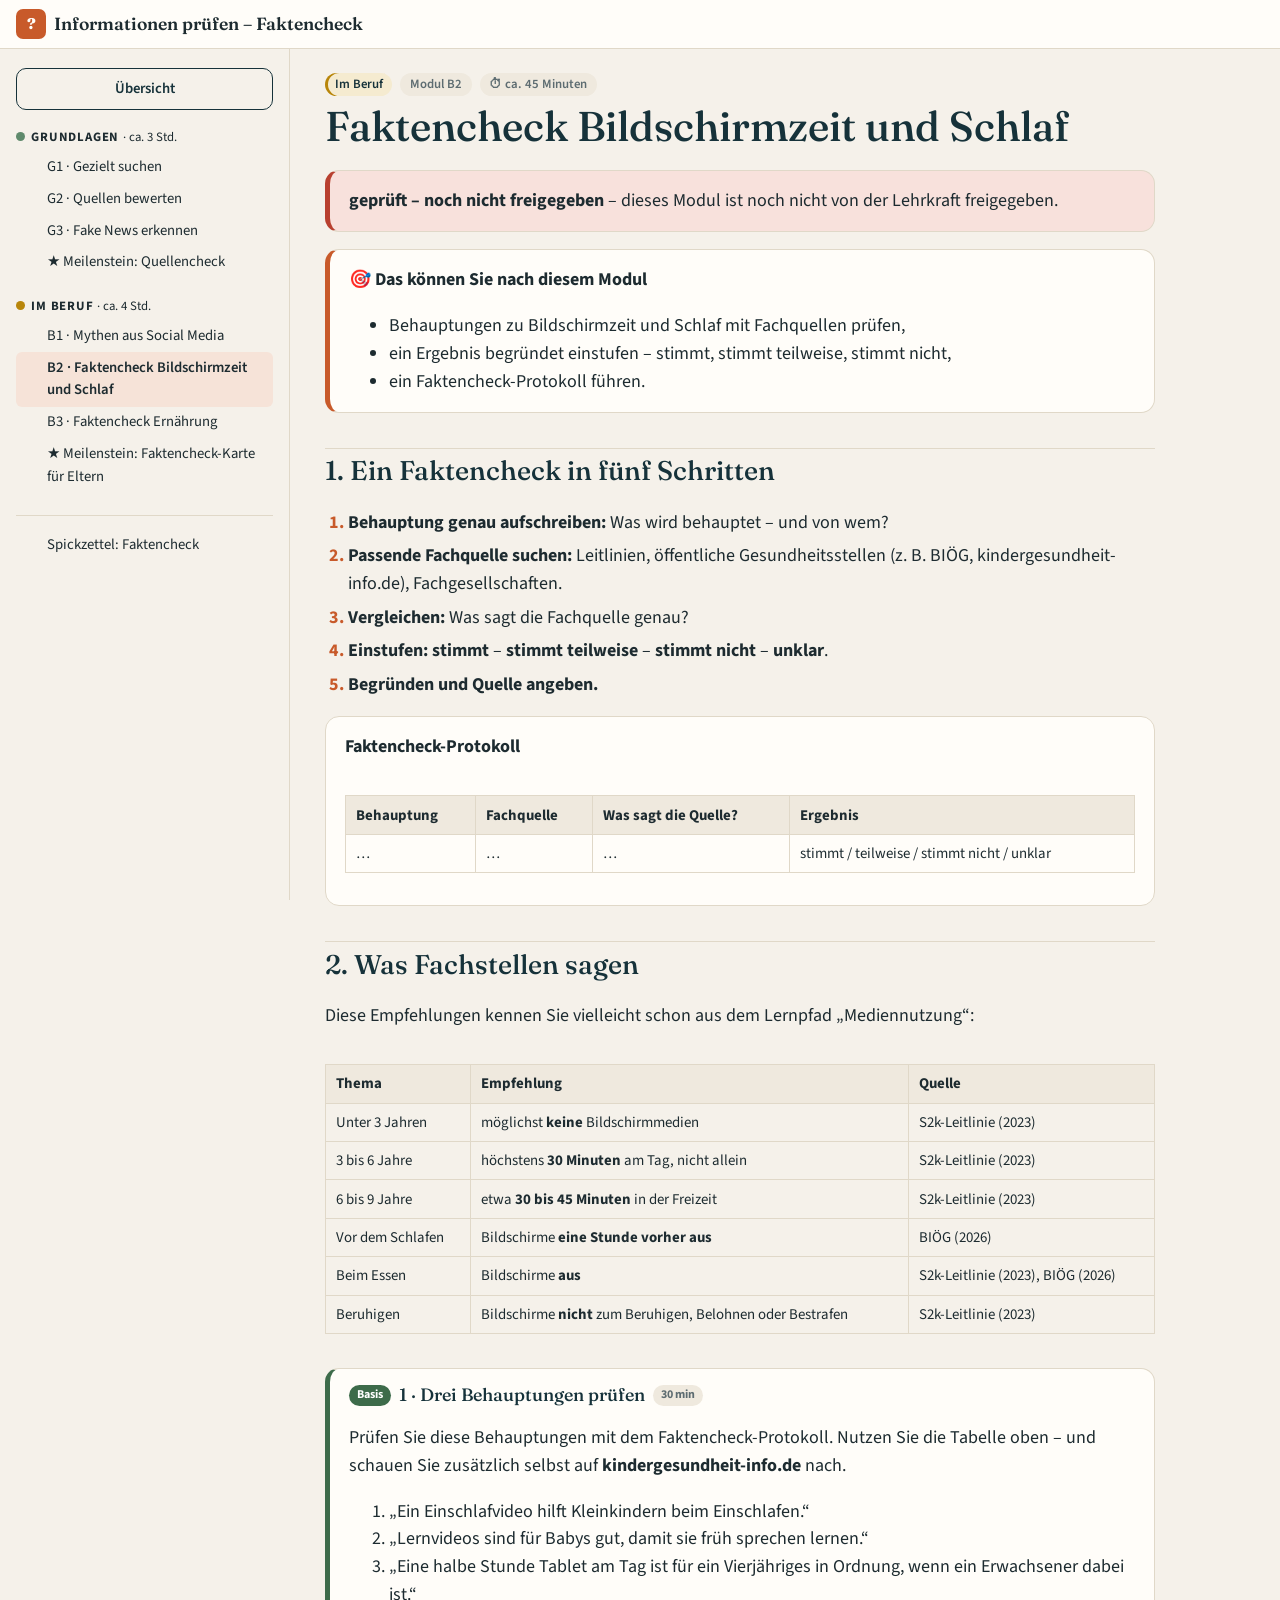
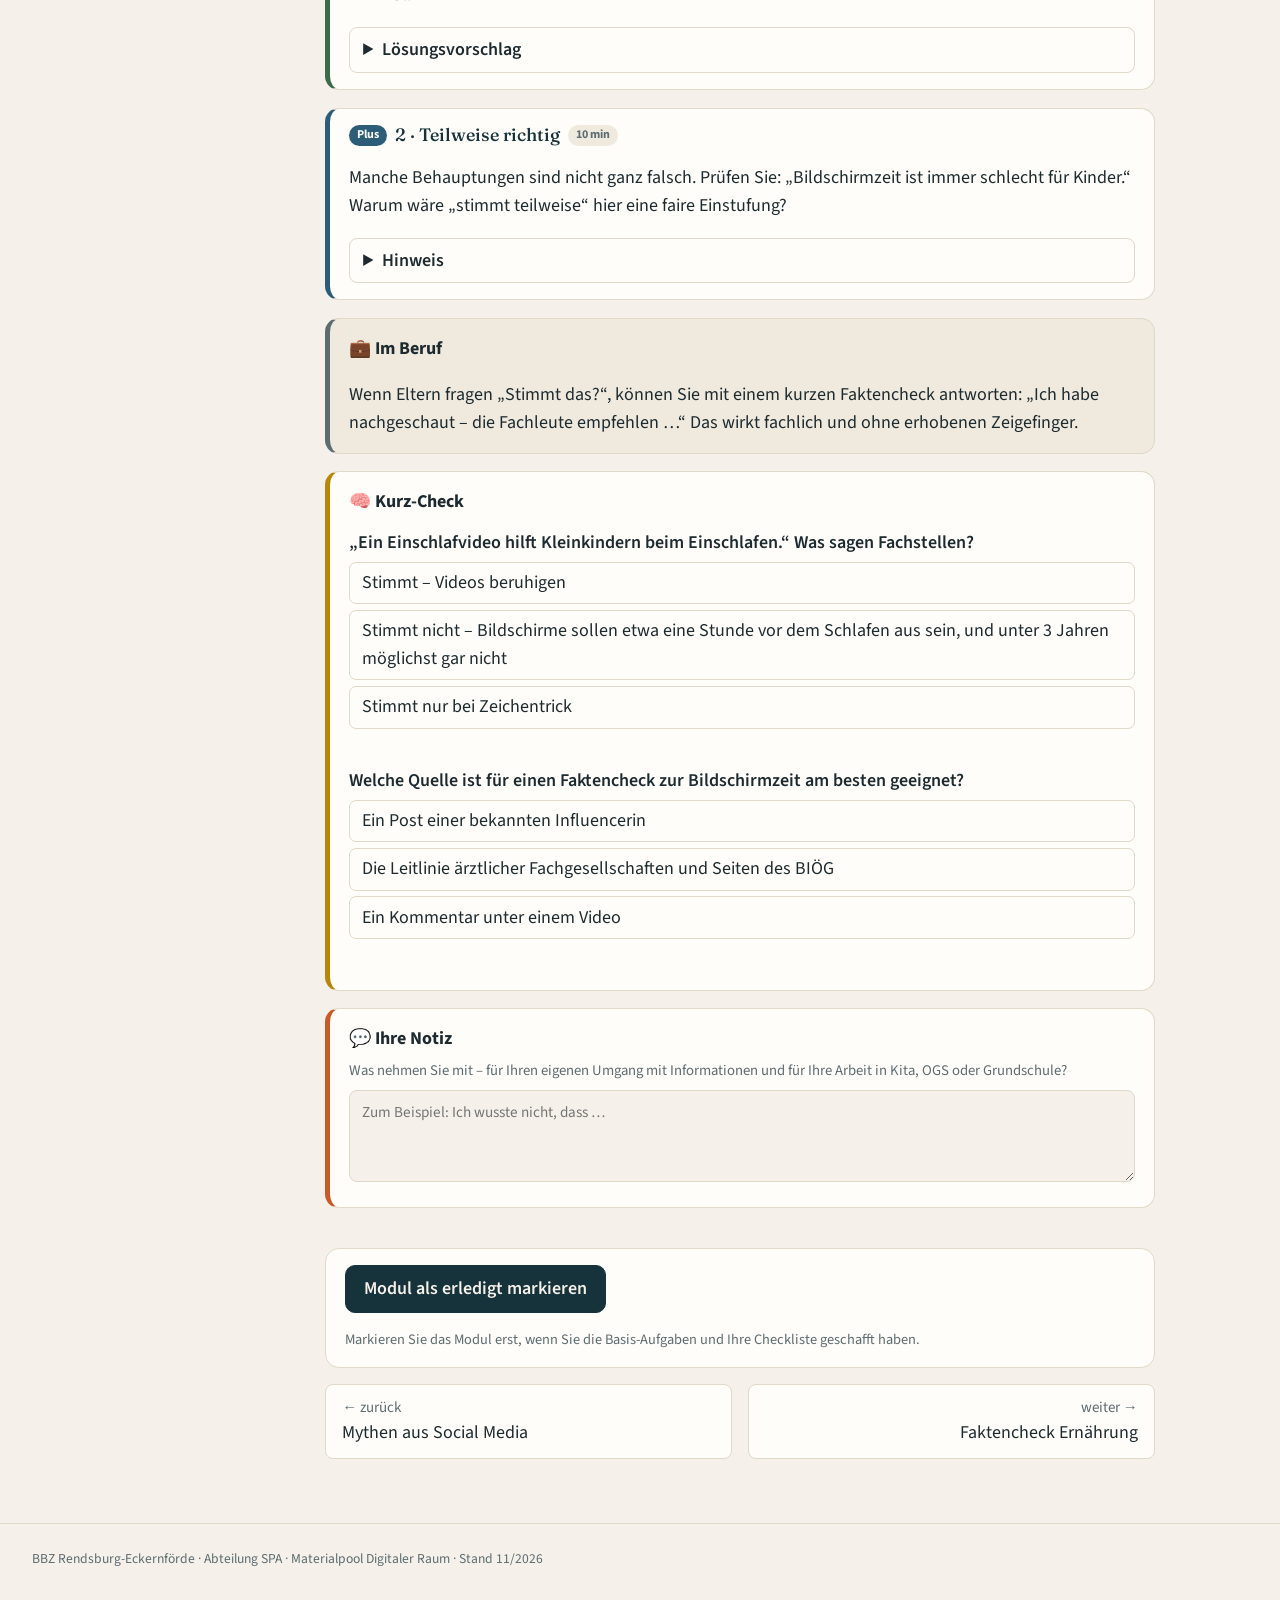
==== docs/b2-faktencheck-bildschirmzeit-und-schlaf.html @ 23c958ed "Lernpfad Faktencheck: 8 Module (geprüft), Spickzettel, Lehrkräfteseite, Quellen; Web-Version in docs" ====
<!doctype html>
<html lang="de">
<head>
<meta charset="utf-8">
<meta name="viewport" content="width=device-width, initial-scale=1">
<title>Faktencheck Bildschirmzeit und Schlaf – Informationen prüfen – Faktencheck</title>
<link rel="stylesheet" href="assets/css/style.css">
<link rel="stylesheet" href="assets/css/kurs.css">
<script src="assets/js/kurs.js"></script>
<script src="assets/js/medien.js" defer></script>
<script src="assets/js/app.js" defer></script>
</head>
<body data-module="b2">
<header id="topbar"></header>
<div class="layout">
<nav id="sidebar" aria-label="Lernpfad"></nav>
<main>
<div class="box warn"><strong>geprüft – noch nicht freigegeben</strong> – dieses Modul ist noch nicht von der Lehrkraft freigegeben.</div><div class="box goals"><div class="box-title">🎯 Das können Sie nach diesem Modul</div><ul><li>Behauptungen zu Bildschirmzeit und Schlaf mit Fachquellen prüfen,</li><li>ein Ergebnis begründet einstufen – stimmt, stimmt teilweise, stimmt nicht,</li><li>ein Faktencheck-Protokoll führen.</li></ul></div><h2>1. Ein Faktencheck in fünf Schritten</h2>
<div class="schritte"><ol class="steps">
<li><strong>Behauptung genau aufschreiben:</strong> Was wird behauptet – und von wem?</li>
<li><strong>Passende Fachquelle suchen:</strong> Leitlinien, öffentliche Gesundheitsstellen (z. B. BIÖG, kindergesundheit-info.de), Fachgesellschaften.</li>
<li><strong>Vergleichen:</strong> Was sagt die Fachquelle genau?</li>
<li><strong>Einstufen:</strong> <strong>stimmt</strong> – <strong>stimmt teilweise</strong> – <strong>stimmt nicht</strong> – <strong>unklar</strong>.</li>
<li><strong>Begründen und Quelle angeben.</strong></li>
</ol>
</div><div class="box plain"><p><strong>Faktencheck-Protokoll</strong></p>
<div class="table-wrap"><table>
<thead>
<tr>
<th>Behauptung</th>
<th>Fachquelle</th>
<th>Was sagt die Quelle?</th>
<th>Ergebnis</th>
</tr>
</thead>
<tbody>
<tr>
<td>…</td>
<td>…</td>
<td>…</td>
<td>stimmt / teilweise / stimmt nicht / unklar</td>
</tr>
</tbody>
</table></div>
</div><h2>2. Was Fachstellen sagen</h2>
<p>Diese Empfehlungen kennen Sie vielleicht schon aus dem Lernpfad „Mediennutzung“:</p>
<div class="table-wrap"><table>
<thead>
<tr>
<th>Thema</th>
<th>Empfehlung</th>
<th>Quelle</th>
</tr>
</thead>
<tbody>
<tr>
<td>Unter 3 Jahren</td>
<td>möglichst <strong>keine</strong> Bildschirmmedien</td>
<td>S2k-Leitlinie (2023)</td>
</tr>
<tr>
<td>3 bis 6 Jahre</td>
<td>höchstens <strong>30 Minuten</strong> am Tag, nicht allein</td>
<td>S2k-Leitlinie (2023)</td>
</tr>
<tr>
<td>6 bis 9 Jahre</td>
<td>etwa <strong>30 bis 45 Minuten</strong> in der Freizeit</td>
<td>S2k-Leitlinie (2023)</td>
</tr>
<tr>
<td>Vor dem Schlafen</td>
<td>Bildschirme <strong>eine Stunde vorher aus</strong></td>
<td>BIÖG (2026)</td>
</tr>
<tr>
<td>Beim Essen</td>
<td>Bildschirme <strong>aus</strong></td>
<td>S2k-Leitlinie (2023), BIÖG (2026)</td>
</tr>
<tr>
<td>Beruhigen</td>
<td>Bildschirme <strong>nicht</strong> zum Beruhigen, Belohnen oder Bestrafen</td>
<td>S2k-Leitlinie (2023)</td>
</tr>
</tbody>
</table></div>
<div class="box task basis"><div class="task-head"><span class="lvl basis">Basis</span><h3>1 · Drei Behauptungen prüfen</h3><span class="lvl time">30 min</span></div><p>Prüfen Sie diese Behauptungen mit dem Faktencheck-Protokoll. Nutzen Sie die Tabelle oben – und schauen Sie zusätzlich selbst auf <strong>kindergesundheit-info.de</strong> nach.</p>
<ol>
<li>„Ein Einschlafvideo hilft Kleinkindern beim Einschlafen.“</li>
<li>„Lernvideos sind für Babys gut, damit sie früh sprechen lernen.“</li>
<li>„Eine halbe Stunde Tablet am Tag ist für ein Vierjähriges in Ordnung, wenn ein Erwachsener dabei ist.“</li>
</ol>
<details><summary>Lösungsvorschlag</summary><ol>
<li><strong>Stimmt nicht.</strong> Bildschirme sollen eine Stunde vor dem Schlafen aus sein; unter 3 Jahren möglichst gar nicht.</li>
<li><strong>Stimmt nicht.</strong> Unter 3 Jahren empfiehlt die Leitlinie keine Bildschirmmedien. Sprache lernen Kinder vor allem im Gespräch mit Menschen.</li>
<li><strong>Stimmt.</strong> Das entspricht der Empfehlung für 3- bis 6-Jährige (höchstens 30 Minuten, begleitet).</li>
</ol>
</details></div><div class="box task plus"><div class="task-head"><span class="lvl plus">Plus</span><h3>2 · Teilweise richtig</h3><span class="lvl time">10 min</span></div><p>Manche Behauptungen sind nicht ganz falsch. Prüfen Sie: „Bildschirmzeit ist immer schlecht für Kinder.“ Warum wäre „stimmt teilweise“ hier eine faire Einstufung?</p>
<details><summary>Hinweis</summary><p>Zu viel Bildschirmzeit ist ungünstig – aber begleitete, altersgerechte Nutzung (z. B. ein Video-Anruf mit der Oma, gemeinsam etwas nachschlagen) kann auch Chancen bieten. „Immer“ ist zu absolut.</p>
</details></div><div class="box note"><div class="box-title">💼 Im Beruf</div><p>Wenn Eltern fragen „Stimmt das?“, können Sie mit einem kurzen Faktencheck antworten: „Ich habe nachgeschaut – die Fachleute empfehlen …“ Das wirkt fachlich und ohne erhobenen Zeigefinger.</p>
</div><div class="box quiz"><div class="box-title">🧠 Kurz-Check</div><div class="qa" data-right="2"><p class="q">„Ein Einschlafvideo hilft Kleinkindern beim Einschlafen.“ Was sagen Fachstellen?</p><ol><li>Stimmt – Videos beruhigen</li><li>Stimmt nicht – Bildschirme sollen etwa eine Stunde vor dem Schlafen aus sein, und unter 3 Jahren möglichst gar nicht</li><li>Stimmt nur bei Zeichentrick</li></ol><p class="fb" data-ok="Richtig. Das BIÖG empfiehlt, Bildschirme eine Stunde vor dem Schlafengehen auszuschalten. Unter 3 Jahren sollen Kinder möglichst gar keine Bildschirmmedien nutzen." data-no="Fachstellen empfehlen das Gegenteil: Bildschirme eine Stunde vor dem Schlafen aus – und unter 3 Jahren möglichst gar keine."></p></div><div class="qa" data-right="2"><p class="q">Welche Quelle ist für einen Faktencheck zur Bildschirmzeit am besten geeignet?</p><ol><li>Ein Post einer bekannten Influencerin</li><li>Die Leitlinie ärztlicher Fachgesellschaften und Seiten des BIÖG</li><li>Ein Kommentar unter einem Video</li></ol><p class="fb" data-ok="Genau. Leitlinien und öffentliche Gesundheitsstellen fassen den Forschungsstand zusammen." data-no="Für Fakten zur Gesundheit sind Fachgesellschaften und öffentliche Gesundheitsstellen die richtigen Quellen."></p></div></div>
</main>
</div>
<footer class="site">BBZ Rendsburg-Eckernförde · Abteilung SPA · Materialpool Digitaler Raum · Stand 11/2026</footer>
</body>
</html>
---- docs/assets/css/style.css ----
/* Lernpfad-Baukasten – gemeinsames Design aller Lernpfade (BBZ Rendsburg-Eckernförde).
   Kursspezifisches (Farben der Stufen und Varianten) steht in kurs.css, die bauen.py erzeugt.
   Schriften lokal eingebunden (SIL Open Font License, siehe assets/fonts/). */

@font-face {
  font-family: "Fraunces"; font-style: normal; font-display: swap; font-weight: 100 900;
  src: url(../fonts/fraunces-latin-opsz-normal.woff2) format("woff2-variations");
}
@font-face {
  font-family: "Source Sans 3"; font-style: normal; font-display: swap; font-weight: 200 900;
  src: url(../fonts/source-sans-3-latin-wght-normal.woff2) format("woff2-variations");
}
@font-face {
  font-family: "Source Sans 3"; font-style: italic; font-display: swap; font-weight: 200 900;
  src: url(../fonts/source-sans-3-latin-wght-italic.woff2) format("woff2-variations");
}

:root {
  --bg: #f5f1ea;
  --surface: #fffdf9;
  --surface-2: #efe9de;
  --text: #1d2b30;
  --deep: #16323a;
  --muted: #5d6c71;
  --border: #e0d8c8;
  --accent: #c85a2a;
  --accent-soft: #f6e3d8;
  /* Farbplätze für Stufen (kurs.css ordnet die Stufen zu) */
  --lv-1: #5f8a6c; --lv-1-soft: #e2ece4;
  --lv-2: #b8860b; --lv-2-soft: #f5ebd0;
  --lv-3: #c85a2a; --lv-3-soft: #f6e3d8;
  --lv-4: #2b6f7c; --lv-4-soft: #dcecef;
  --lv-5: #7a5a9a; --lv-5-soft: #ece4f3;
  --ok: #3d7a4d;
  --ok-soft: #e2eee4;
  --warn: #7d5e08;
  --warn-soft: #fbf0d2;
  --bad: #b8402f;
  --bad-soft: #f8e1dc;
  /* Farbplätze für Varianten des Umschalters (z. B. zwei Programme) */
  --v-1: #b7472a;
  --v-2: #2b6f7c;
  --v-3: #7a5a9a;
  --hl: #d99a1e;
  --radius: 14px;
  --shadow: none;
  --font: "Source Sans 3", Arial, sans-serif;
  --font-head: "Fraunces", Georgia, serif;
}

@media (prefers-color-scheme: dark) {
  :root {
    --bg: #121c1f;
    --surface: #1a272b;
    --surface-2: #223237;
    --text: #e7ecec;
    --deep: #cfe0e2;
    --muted: #9fb0b4;
    --border: #2c3d42;
    --accent: #ec8a5a;
    --accent-soft: #3a2820;
    --lv-1: #8fbf9b; --lv-1-soft: #1f3327;
    --lv-2: #e2b34a; --lv-2-soft: #3a3016;
    --lv-3: #ec8a5a; --lv-3-soft: #3a2820;
    --lv-4: #6cc3d1; --lv-4-soft: #17333a;
    --lv-5: #b99ad8; --lv-5-soft: #2d2438;
    --ok: #8fbf9b; --ok-soft: #1f3327;
    --warn: #e2b34a; --warn-soft: #3a3016;
    --bad: #f08a7a; --bad-soft: #3d201c;
    --v-1: #f08a6a;
    --v-2: #6cc3d1;
    --v-3: #b99ad8;
    --hl: #e2b34a;
  }
}

* { box-sizing: border-box; }
html { scroll-behavior: smooth; }
body {
  margin: 0;
  background: var(--bg);
  color: var(--text);
  font-family: var(--font);
  font-size: 18px;
  line-height: 1.55;
}
img { max-width: 100%; height: auto; }
a { color: var(--accent); }
h1, h2, h3 { font-family: var(--font-head); font-weight: 500; color: var(--deep); line-height: 1.15; }
h4 { line-height: 1.25; }
h2 { margin-top: 2.2rem; padding-top: .4rem; border-top: 1px solid var(--border); }
h3 { margin-top: 1.6rem; }

/* ---------- Kopfzeile ---------- */
.topbar {
  position: sticky; top: 0; z-index: 20;
  display: flex; align-items: center; gap: 1rem; flex-wrap: wrap;
  padding: .55rem 1rem;
  background: var(--surface);
  border-bottom: 1px solid var(--border);
}
.brand { font-family: var(--font-head); font-weight: 600; font-size: 1.1rem; text-decoration: none; color: var(--text); display: flex; align-items: center; gap: .5rem; }
.brand .logo {
  width: 30px; height: 30px; border-radius: 7px; background: var(--accent); color: var(--surface);
  display: grid; place-items: center; font-size: 15px; font-weight: 800;
}
.topbar .spacer { flex: 1; }
.menu-btn { display: none; }

.app-switch { display: inline-flex; border: 1px solid var(--border); border-radius: 999px; overflow: hidden; }
.app-switch button {
  border: 0; background: transparent; color: var(--text); font: inherit; font-size: .88rem;
  padding: .3rem .8rem; cursor: pointer;
}
.app-switch button[aria-pressed="true"] { background: var(--text); color: var(--bg); }
.app-switch-label { font-size: .85rem; color: var(--muted); }
@media (max-width: 560px) { .app-switch-label { display: none; } }

/* ---------- Layout ---------- */
.layout { display: grid; grid-template-columns: 290px minmax(0, 1fr); max-width: 1320px; margin: 0 auto; }
.layout.wide { grid-template-columns: minmax(0, 1fr); }
#sidebar {
  position: sticky; top: var(--topbar-h, 52px); align-self: start;
  height: calc(100vh - var(--topbar-h, 52px)); overflow-y: auto; overscroll-behavior: contain;
  padding: 1.2rem 1rem 2rem; border-right: 1px solid var(--border);
  font-size: .92rem;
}
#sidebar h4 { margin: 1.2rem 0 .4rem; font-size: .8rem; text-transform: uppercase; letter-spacing: .06em; }
#sidebar h4 .dot { display: inline-block; width: 9px; height: 9px; border-radius: 50%; margin-right: .4rem; }
#sidebar ul { list-style: none; margin: 0; padding: 0; }
#sidebar li a {
  display: flex; gap: .45rem; align-items: baseline;
  padding: .28rem .5rem; border-radius: 6px; text-decoration: none; color: var(--text);
}
#sidebar li a:hover { background: var(--surface-2); }
#sidebar li a.current { background: var(--accent-soft); font-weight: 600; }
#sidebar li a .tick { width: 1.1em; flex: none; color: var(--ok); }
#sidebar .extra { margin-top: 1.4rem; border-top: 1px solid var(--border); padding-top: .8rem; }

main { padding: 1.5rem 2.2rem 4rem; max-width: 900px; width: 100%; }
.layout.wide main { max-width: 1100px; margin: 0 auto; }

@media (max-width: 900px) {
  .layout { grid-template-columns: minmax(0, 1fr); }
  #sidebar {
    display: none; position: fixed; top: var(--topbar-h, 52px); left: 0; right: 0; bottom: 0;
    height: auto; max-height: none; align-self: stretch; z-index: 15;
    background: var(--surface); border: 0; -webkit-overflow-scrolling: touch;
  }
  body.nav-open #sidebar { display: block; }
  body.nav-open { overflow: hidden; }
  .menu-btn { display: inline-block; border: 1px solid var(--border); background: var(--surface); color: var(--text); border-radius: 8px; padding: .25rem .6rem; font: inherit; }
  main { padding: 1rem 16px 3rem; }
  body { font-size: 16px; }
}

/* ---------- Modulkopf ---------- */
.mod-head { margin-bottom: 1.2rem; }
.badges { display: flex; gap: .5rem; flex-wrap: wrap; margin-bottom: .4rem; }
.badge {
  display: inline-block; font-size: .8rem; font-weight: 600; padding: .12rem .6rem; border-radius: 999px;
  background: var(--surface-2); color: var(--muted);
}
.mod-head h1 { margin: .3rem 0 .4rem; font-size: clamp(1.9rem, 4.5vw, 2.6rem); }

/* ---------- Kästen ---------- */
.box {
  background: var(--surface); border: 1px solid var(--border); border-radius: var(--radius);
  padding: 1rem 1.2rem; margin: 1.1rem 0; box-shadow: var(--shadow);
}
.box > :first-child { margin-top: 0; }
.box > :last-child { margin-bottom: 0; }
.box .box-title { font-weight: 700; display: flex; gap: .5rem; align-items: center; margin-bottom: .4rem; }
.goals { border-left: 5px solid var(--accent); }
.tip { border-left: 5px solid var(--ok); background: var(--ok-soft); }
.design { border-left: 5px solid var(--hl); background: var(--warn-soft); }
.warn { border-left: 5px solid var(--bad); background: var(--bad-soft); }
.note { border-left: 5px solid var(--muted); background: var(--surface-2); }

/* App-spezifische Anleitungen */
.how { border-top: 4px solid var(--border); }
.how .app-label {
  display: inline-block; font-size: .78rem; font-weight: 700; letter-spacing: .03em; color: var(--surface);
  padding: .1rem .55rem; border-radius: 5px; margin-bottom: .5rem;
}
html[data-app="both"] .both-grid { display: grid; grid-template-columns: 1fr 1fr; gap: 1rem; align-items: start; }
html[data-app="both"] .both-grid > .box { margin: 0; }
@media (max-width: 900px) { html[data-app="both"] .both-grid { display: block; } html[data-app="both"] .both-grid > .box { margin: 1rem 0; } }

ol.steps, .schritte ol { padding-left: 1.4rem; }
ol.steps > li, .schritte ol > li { margin: .35rem 0; }
ol.steps > li::marker, .schritte ol > li::marker { font-weight: 700; color: var(--accent); }

/* Menüpfade und Tasten */
.path { white-space: normal; }
.path .seg {
  display: inline-block; padding: 0 .4rem; margin: .1rem 0; border-radius: 5px;
  background: var(--surface-2); border: 1px solid var(--border); font-weight: 600; font-size: .93em;
}
.path .sep { color: var(--muted); margin: 0 .2rem; }
kbd {
  display: inline-block; font-family: inherit; font-size: .85em; font-weight: 600;
  padding: .02rem .4rem; border: 1px solid var(--border); border-bottom-width: 3px;
  border-radius: 5px; background: var(--surface);
}

/* ---------- Ribbon-Schema ---------- */
figure { margin: 1.1rem 0; }
figcaption { font-size: .88rem; color: var(--muted); margin-top: .35rem; }
.ribbon {
  border: 1px solid var(--border); border-radius: 8px; overflow: hidden;
  background: var(--surface); font-size: .82rem; box-shadow: var(--shadow);
}
.ribbon .rb-title {
  display: flex; align-items: center; gap: .5rem; padding: .25rem .6rem; color: var(--surface); font-weight: 600; font-size: .78rem;
}
.ribbon .rb-tabs { display: flex; flex-wrap: wrap; gap: 0; padding: 0 .3rem; background: var(--surface-2); border-bottom: 1px solid var(--border); }
.ribbon .rb-tab { padding: .25rem .45rem; color: var(--muted); white-space: nowrap; }
.ribbon .rb-tab.on {
  color: var(--text); font-weight: 700; background: var(--surface);
  border: 1px solid var(--border); border-bottom-color: var(--surface); margin-bottom: -1px;
  border-radius: 6px 6px 0 0; outline: 3px solid var(--hl); outline-offset: -3px;
}
.ribbon .rb-body { display: flex; flex-wrap: wrap; gap: .4rem; padding: .55rem; align-items: stretch; }
.ribbon .rb-group {
  display: flex; flex-direction: column; justify-content: space-between;
  border: 1px solid var(--border); border-radius: 6px; padding: .3rem .4rem .2rem; min-width: 60px;
  background: var(--surface);
}
.ribbon .rb-btns { display: flex; flex-wrap: wrap; gap: .25rem; }
.ribbon .rb-btn {
  position: relative; padding: .28rem .5rem; border-radius: 5px; border: 1px solid transparent; white-space: nowrap;
}
.ribbon .rb-btn.on { border: 2px solid var(--hl); background: var(--warn-soft); font-weight: 700; }
.ribbon .rb-btn .num {
  position: absolute; top: -9px; right: -9px; width: 18px; height: 18px; border-radius: 50%;
  background: var(--hl); color: #111; font-size: .7rem; font-weight: 800; display: grid; place-items: center;
}
.ribbon .rb-glabel { text-align: center; color: var(--muted); font-size: .72rem; margin-top: .25rem; }
.ribbon .rb-menu {
  margin: 0 .5rem .6rem auto; max-width: 320px; border: 1px solid var(--border); border-radius: 6px;
  background: var(--surface); box-shadow: 0 4px 14px rgba(0,0,0,.12); overflow: hidden;
}
.ribbon .rb-menu .rb-mhead { font-size: .72rem; color: var(--muted); padding: .3rem .6rem 0; }
.ribbon .rb-menu div.it { padding: .25rem .6rem; }
.ribbon .rb-menu div.it.on { background: var(--warn-soft); font-weight: 700; border-left: 4px solid var(--hl); }

/* rechte Seitenleiste (OnlyOffice) bzw. Aufgabenbereich (PowerPoint) */
.sidepanel {
  max-width: 340px; border: 1px solid var(--border); border-radius: 8px; background: var(--surface);
  font-size: .82rem; box-shadow: var(--shadow); overflow: hidden;
}
.sidepanel .sp-head { padding: .35rem .7rem; font-weight: 700; color: var(--surface); }
.sidepanel .sp-row { padding: .25rem .7rem; border-top: 1px solid var(--border); }
.sidepanel .sp-row.h { color: var(--muted); font-size: .72rem; text-transform: uppercase; letter-spacing: .05em; background: var(--surface-2); }
.sidepanel .sp-row.on { background: var(--warn-soft); font-weight: 700; border-left: 4px solid var(--hl); }

/* Screenshot-Platzhalter */
.shot img { border: 1px solid var(--border); border-radius: 8px; display: block; cursor: zoom-in; }
.shot .placeholder {
  border: 2px dashed var(--border); border-radius: 8px; padding: 1rem; background: var(--surface-2);
  color: var(--muted); font-size: .88rem;
}
.shot .placeholder strong { color: var(--text); }
.shot .placeholder code { font-size: .8rem; word-break: break-all; }

/* ---------- Videos ---------- */
.media { display: grid; gap: .6rem; }
.media-item {
  display: flex; gap: .8rem; align-items: flex-start; padding: .6rem .8rem;
  border: 1px solid var(--border); border-radius: 8px; background: var(--surface); text-decoration: none; color: var(--text);
}
.media-item:hover { border-color: var(--accent); }
.media-item .ico {
  flex: none; width: 36px; height: 36px; border-radius: 8px; display: grid; place-items: center; color: var(--surface); font-size: 1rem;
}
.media-item .meta { font-size: .8rem; color: var(--muted); }
.media-item .t { font-weight: 600; }

/* ---------- Aufgaben ---------- */
.task { border-left: 5px solid var(--accent); }
.task .task-head { display: flex; flex-wrap: wrap; gap: .5rem; align-items: center; margin-bottom: .3rem; }
.task .task-head h3 { margin: 0; font-size: 1.12rem; }
.lvl {
  font-size: .75rem; font-weight: 700; padding: .08rem .5rem; border-radius: 999px; color: #fff;
}
.lvl.basis { background: #3d6b4a; }
.lvl.plus { background: #2b5d78; }
.lvl.kreativ { background: #8a3f6e; }
.lvl.time { background: var(--surface-2); color: var(--muted); }
.task.basis { border-left-color: #3d6b4a; }
.task.plus { border-left-color: #2b5d78; }
.task.kreativ { border-left-color: #8a3f6e; }

ul.check { list-style: none; padding-left: 0; }
ul.check li { display: flex; gap: .55rem; align-items: flex-start; margin: .3rem 0; }
ul.check input { margin-top: .35rem; width: 1.05rem; height: 1.05rem; accent-color: var(--ok); flex: none; }
ul.check li.done label { color: var(--muted); }
.check-title { font-weight: 700; margin-top: .8rem; font-size: .95rem; }

details {
  border: 1px solid var(--border); border-radius: 8px; padding: .5rem .8rem; margin: .7rem 0; background: var(--surface);
}
details summary { cursor: pointer; font-weight: 600; }
details[open] summary { margin-bottom: .4rem; }

/* ---------- Quiz ---------- */
.quiz { border-left: 5px solid var(--lv-2); }
.quiz .q { font-weight: 600; margin: .8rem 0 .3rem; }
.quiz ol { list-style: none; padding: 0; margin: 0; display: grid; gap: .35rem; }
.quiz li button {
  width: 100%; text-align: left; font: inherit; color: var(--text); cursor: pointer;
  padding: .4rem .7rem; border: 1px solid var(--border); border-radius: 7px; background: var(--surface);
}
.quiz li button:hover { border-color: var(--lv-2); }
.quiz li button.right { background: var(--ok-soft); border-color: var(--ok); }
.quiz li button.wrong { background: var(--bad-soft); border-color: var(--bad); }
.quiz .fb { min-height: 1.4em; margin: .3rem 0 .6rem; font-size: .92rem; }

/* ---------- Notizen, Selbstcheck, Ampel ---------- */
textarea {
  width: 100%; min-height: 80px; font: inherit; font-size: .95rem; padding: .6rem .7rem;
  border-radius: 8px; border: 1px solid var(--border); background: var(--bg); color: var(--text); resize: vertical;
}
.note-box { border-left: 5px solid var(--accent); }
.selfcheck .scq { margin: 0 0 1rem; }
.selfcheck .scq p { margin: 0 0 .4rem; font-weight: 600; }
.opts { display: flex; flex-wrap: wrap; gap: .5rem; }
.opts label {
  display: flex; align-items: center; gap: .4rem; padding: .35rem .85rem; cursor: pointer;
  border: 1px solid var(--border); border-radius: 999px; background: var(--bg);
}
.opts input { accent-color: var(--accent); }
.opts label:has(input:checked) { border-color: var(--accent); background: var(--accent-soft); }
#suggest { min-height: 1.6em; margin: .2rem 0 0; }
.ampel { display: grid; gap: .5rem; margin: .6rem 0; }
.ampel > div { display: flex; gap: .6rem; align-items: flex-start; padding: .5rem .7rem; border-radius: 8px; background: var(--surface); border: 1px solid var(--border); }
.ampel .dot { flex: none; width: 13px; height: 13px; border-radius: 50%; margin-top: .4rem; }
.ampel .g { background: #16a34a; } .ampel .y { background: #eab308; } .ampel .r { background: #dc2626; }

/* ---------- Abschluss & Pager ---------- */
.done-wrap { margin: 2.5rem 0 1rem; padding: 1rem 1.2rem; border-radius: var(--radius); background: var(--surface); border: 1px solid var(--border); display: flex; gap: 1rem; align-items: center; flex-wrap: wrap; }
.btn {
  display: inline-block; font: inherit; font-weight: 600; cursor: pointer; text-decoration: none;
  padding: .55rem 1.1rem; border-radius: 10px; border: 1px solid var(--deep); background: var(--deep); color: var(--bg);
}
.btn.secondary { background: transparent; color: var(--deep); }
.btn.is-done { background: var(--ok); border-color: var(--ok); }
.pager { display: flex; justify-content: space-between; gap: 1rem; margin-top: 1rem; }
.pager a { flex: 1; padding: .7rem 1rem; border: 1px solid var(--border); border-radius: 8px; text-decoration: none; color: var(--text); background: var(--surface); }
.pager a:hover { border-color: var(--accent); }
.pager a small { display: block; color: var(--muted); }
.pager a.next { text-align: right; }

/* ---------- Startseite ---------- */
.hero { padding: 2rem 0 1rem; }
.hero { position: relative; }
.hero h1 { font-size: clamp(2.2rem, 6vw, 3.4rem); margin: 0 0 .5rem; max-width: 16ch; }
.hero .logo-bbz { position: absolute; top: 1.2rem; right: 0; width: 120px; height: auto; border-radius: 6px; }
@media (max-width: 560px) { .hero .logo-bbz { width: 84px; top: .8rem; } .hero h1 { max-width: 11ch; } }
.hero p.lead { font-size: 1.15rem; color: var(--muted); max-width: 60ch; }
.levels { display: grid; grid-template-columns: repeat(3, 1fr); gap: 1rem; margin: 1.5rem 0; }
.levels.two { grid-template-columns: repeat(2, 1fr); }
@media (max-width: 900px) { .levels, .levels.two { grid-template-columns: 1fr; } }
.level-card {
  background: var(--surface); border: 1px solid var(--border); border-radius: var(--radius); padding: 1.1rem 1.2rem;
  border-top: 6px solid var(--border); box-shadow: var(--shadow); display: flex; flex-direction: column;
}
.level-card h2 { border: 0; margin: 0 0 .3rem; padding: 0; }
.level-card ul { padding-left: 1.1rem; margin: .5rem 0 1rem; font-size: .93rem; }
.level-card .btn { margin-top: auto; align-self: flex-start; }
.progress { height: 8px; border-radius: 99px; background: var(--surface-2); overflow: hidden; margin: .4rem 0 .2rem; }
.progress > span { display: block; height: 100%; background: var(--ok); width: 0; transition: width .3s; }
.progress-label { font-size: .8rem; color: var(--muted); }

table { border-collapse: collapse; width: 100%; font-size: .93rem; margin: 1rem 0; }
th, td { border: 1px solid var(--border); padding: .45rem .6rem; text-align: left; vertical-align: top; }
th { background: var(--surface-2); }
.table-wrap { overflow-x: auto; }

.status { font-size: .75rem; font-weight: 700; padding: .05rem .45rem; border-radius: 99px; white-space: nowrap; }
.status.ok { background: var(--ok-soft); color: var(--ok); }
.status.open { background: var(--warn-soft); color: var(--warn); }

footer.site { max-width: 1320px; margin: 0 auto; padding: 1.5rem 2rem 2.5rem; color: var(--muted); font-size: .85rem; border-top: 1px solid var(--border); }

@media print {
  .topbar, #sidebar, .pager, .done-wrap, .app-switch { display: none !important; }
  .layout { display: block; }
  details { break-inside: avoid; }
  details:not([open]) > *:not(summary) { display: none; }
}

/* Übungsdateien */
.download { border-left: 5px solid var(--lv-2); background: var(--lv-2-soft); }
.download .btn { margin-top: .2rem; }

/* Dateinamen-Schema (Farben wie im Tafelbild) */
:root { --fn-ordner: #2e8b3a; --fn-datum: #c62828; --fn-titel: #1565c0; --fn-typ: #c77700; }
@media (prefers-color-scheme: dark) { :root { --fn-ordner: #7fd18a; --fn-datum: #ff8a80; --fn-titel: #82b1ff; --fn-typ: #ffb74d; } }
.fn-ordner { color: var(--fn-ordner); font-weight: 700; }
.fn-datum { color: var(--fn-datum); font-weight: 700; }
.fn-titel { color: var(--fn-titel); font-weight: 700; }
.fn-typ, .fn-version { color: var(--fn-typ); font-weight: 700; }
.fn-demo { font-family: ui-monospace, Consolas, monospace; font-size: .95rem; background: var(--surface); border: 1px solid var(--border); border-radius: 8px; padding: .7rem .9rem; margin: .5rem 0; overflow-x: auto; }
.fn-demo .fn-line { padding-left: 1.5rem; white-space: nowrap; }
.fn-legend { margin: .4rem 0 .6rem; }

/* Moodle-Paket (SCORM): Hinweise statt Links auf andere Module */
.pkg-hint { margin: 0 0 .8rem; font-size: .9rem; color: var(--muted); }
.pkg-link { text-decoration: underline dotted; cursor: help; }
/* Moodle-Paket: Kursnavigation aus Moodle */
.course-nav .nav-sub { margin: .35rem 0 .2rem; }
.course-nav .nav-sub-title { display: block; font-size: .78rem; font-weight: 700; color: var(--muted); padding: .2rem .5rem; }
.course-nav .nav-sub ul { margin: 0 0 0 .4rem; padding-left: .4rem; border-left: 2px solid var(--border); }
.course-nav .nav-sub.locked span, .course-nav .nav-locked { display: flex; gap: .4rem; padding: .35rem .5rem; color: var(--muted); opacity: .75; font-size: .9rem; }
.course-nav .nav-ico { font-size: .85em; }
.pager .pkg-locked { flex: 1; padding: .7rem 1rem; border: 1px dashed var(--border); border-radius: 8px; color: var(--muted); text-align: right; cursor: default; }
.pager .pkg-locked small { display: block; }
.pager .pkg-locked small:last-child { margin-top: .2rem; font-size: .8rem; }
/* Moodle-Startseite „Mein Lernpfad“ */
.continue-box { border-left: 5px solid var(--accent); }
.continue-main { margin: .4rem 0 0; }
.btn.big { font-size: 1.15rem; padding: .8rem 1.4rem; }
.unit-list { list-style: none; padding-left: 0 !important; }
.unit-list li { margin: .15rem 0; }
.muted { color: var(--muted); }
/* Einstufungstest */
.tq ol { list-style: none; padding: 0; margin: 0; display: grid; gap: .35rem; }
.tq li label { display: flex; gap: .5rem; align-items: baseline; padding: .5rem .8rem; border: 1px solid var(--border); border-radius: 8px; background: var(--surface); cursor: pointer; }
.tq li label:hover { border-color: var(--lv-2); }
.tq li label.right { background: var(--ok-soft); border-color: var(--ok); }
.tq li label.wrong { background: var(--bad-soft); border-color: var(--bad); }
.tq .q { font-weight: 600; margin: 1rem 0 .3rem; }
.tq .fb { min-height: 1.2em; margin: .3rem 0 .6rem; font-size: .92rem; }
/* Moodle-Paket: Umschalter Kompaktmodus (Moodle-Kopfzeile aus/ein) */
.kompakt-btn { border: 1px solid var(--border); background: var(--surface); color: var(--text); border-radius: 8px; padding: .2rem .55rem; font: inherit; font-size: 1.05rem; line-height: 1.2; cursor: pointer; margin-left: .4rem; }
.kompakt-btn:hover { border-color: var(--accent); }
/* Zugang (zugang.js, nur Web-Version): Sperrmaske, Code-Feld auf der Übersicht, Schlüssel-Kasten */
html.lp-gesperrt body > *:not(.lp-zugang), html.lp-teil-gesperrt main { visibility: hidden; }
.lp-zugang { position: fixed; inset: 0; z-index: 1000; display: flex; align-items: center; justify-content: center; padding: 16px; background: color-mix(in srgb, var(--bg) 92%, transparent); }
.lp-zugang-box { width: min(420px, 100%); background: var(--surface); color: var(--text); border: 1px solid var(--border); border-radius: var(--radius); box-shadow: var(--shadow); padding: 1.6rem 1.5rem 1.2rem; text-align: center; }
.lp-zugang-box h1 { font-size: 1.35rem; margin: .3rem 0 .5rem; }
.lp-zugang-icon { font-size: 2.2rem; line-height: 1; }
.lp-zugang-text { color: var(--muted); margin: 0 0 1rem; }
.lp-zugang-box label { display: block; font-weight: 600; text-align: left; }
.lp-zugang-box input, .lp-codefeld input { width: 100%; box-sizing: border-box; margin-top: .3rem; padding: .55rem .7rem; font: inherit; border: 1px solid var(--border); border-radius: 8px; background: var(--bg); color: var(--text); }
.lp-zugang-fehler { color: var(--bad); min-height: 1.2em; margin: .4rem 0; font-size: .92rem; }
.lp-codefeld { margin: .4rem 0 .8rem; padding: .6rem .7rem; border: 1px dashed var(--border); border-radius: 8px; font-size: .92rem; }
.lp-codefeld label { display: block; margin-bottom: .4rem; }
.lp-codefeld input { max-width: 14rem; margin: .3rem .4rem 0 0; }
.lp-schluessel { border-top-color: var(--hl); }
.lp-schluessel .lp-code code { font-size: 1.25rem; letter-spacing: .06em; padding: .2rem .6rem; }
---- docs/assets/css/kurs.css ----
/* Erzeugt von bauen.py: Farben der Stufen und Varianten dieses Kurses. */
:root {
  --lv-grundlagen: var(--lv-1); --lv-grundlagen-soft: var(--lv-1-soft);
  --lv-im-beruf: var(--lv-2); --lv-im-beruf-soft: var(--lv-2-soft);
}
.badge.lv-grundlagen { background: var(--lv-grundlagen-soft); color: var(--deep); box-shadow: inset 3px 0 0 var(--lv-grundlagen); }
.level-card.grundlagen { border-top-color: var(--lv-grundlagen); }
.badge.lv-im-beruf { background: var(--lv-im-beruf-soft); color: var(--deep); box-shadow: inset 3px 0 0 var(--lv-im-beruf); }
.level-card.im-beruf { border-top-color: var(--lv-im-beruf); }
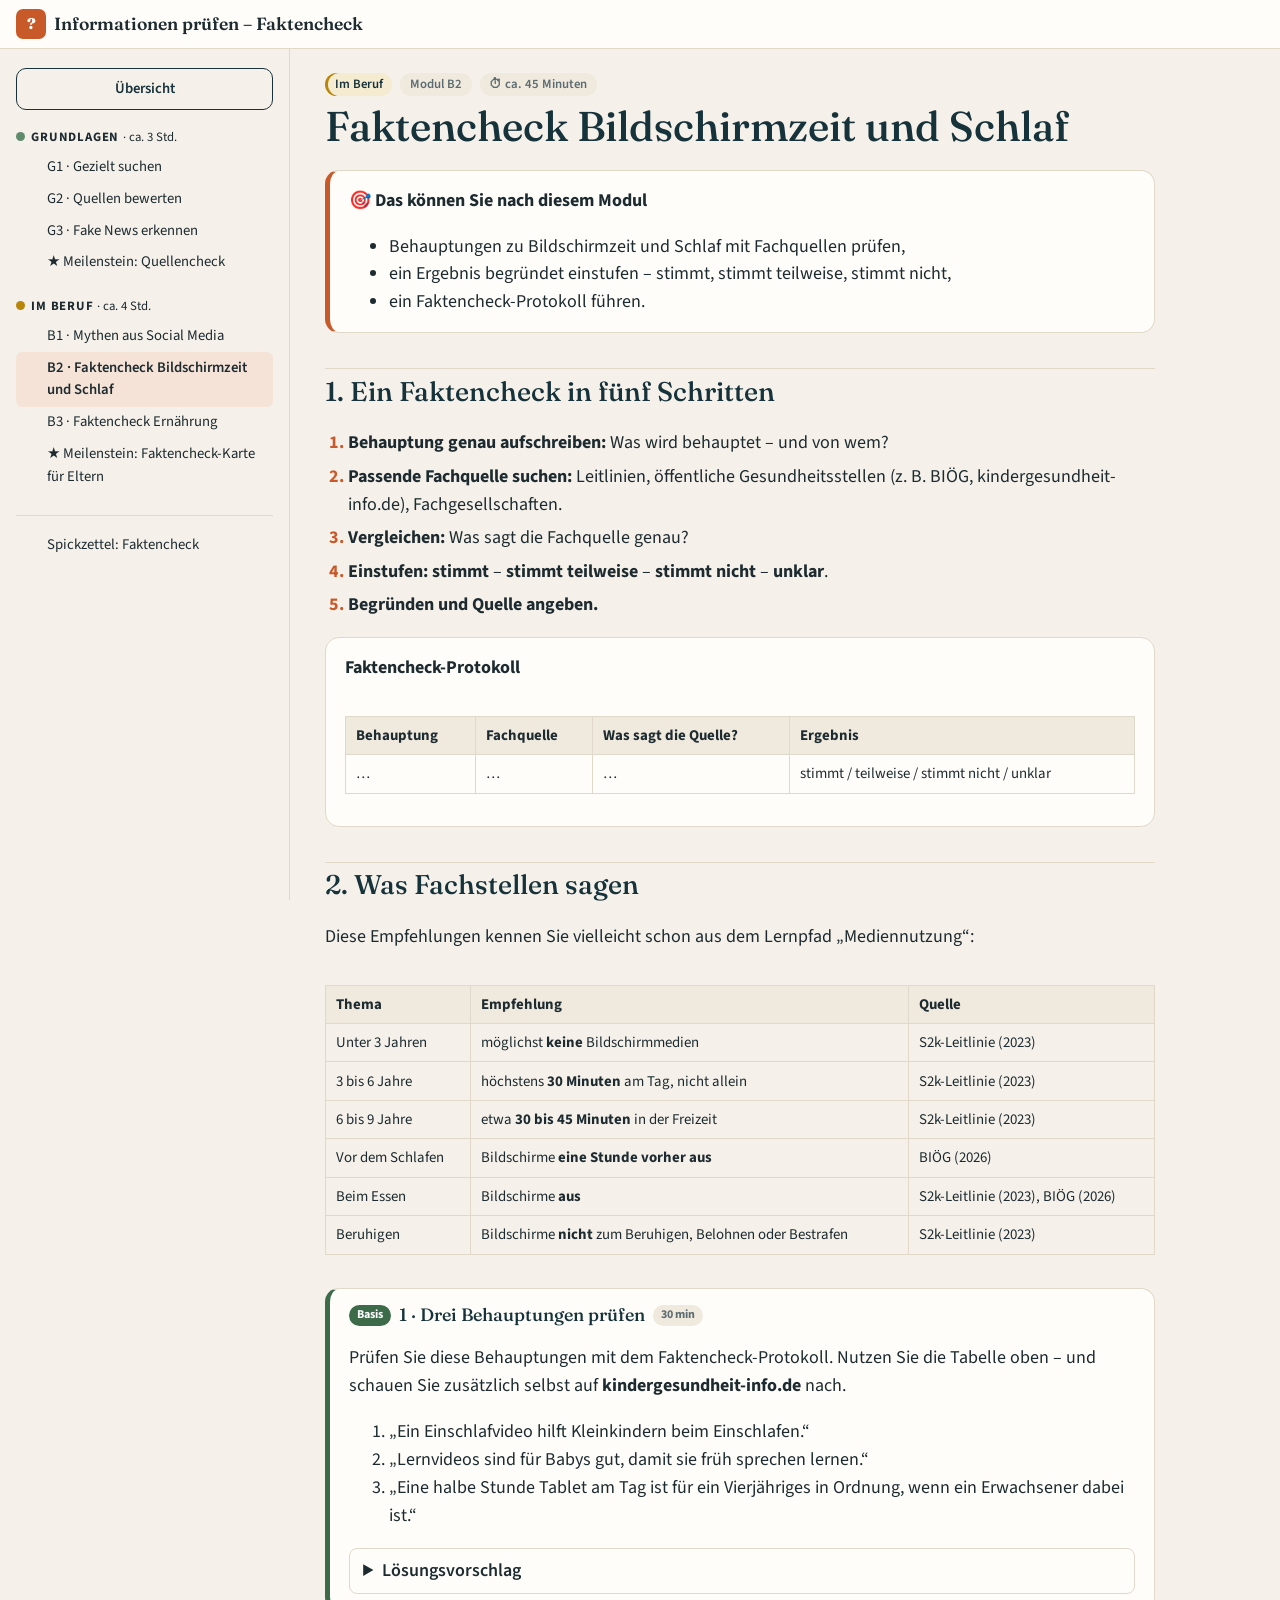
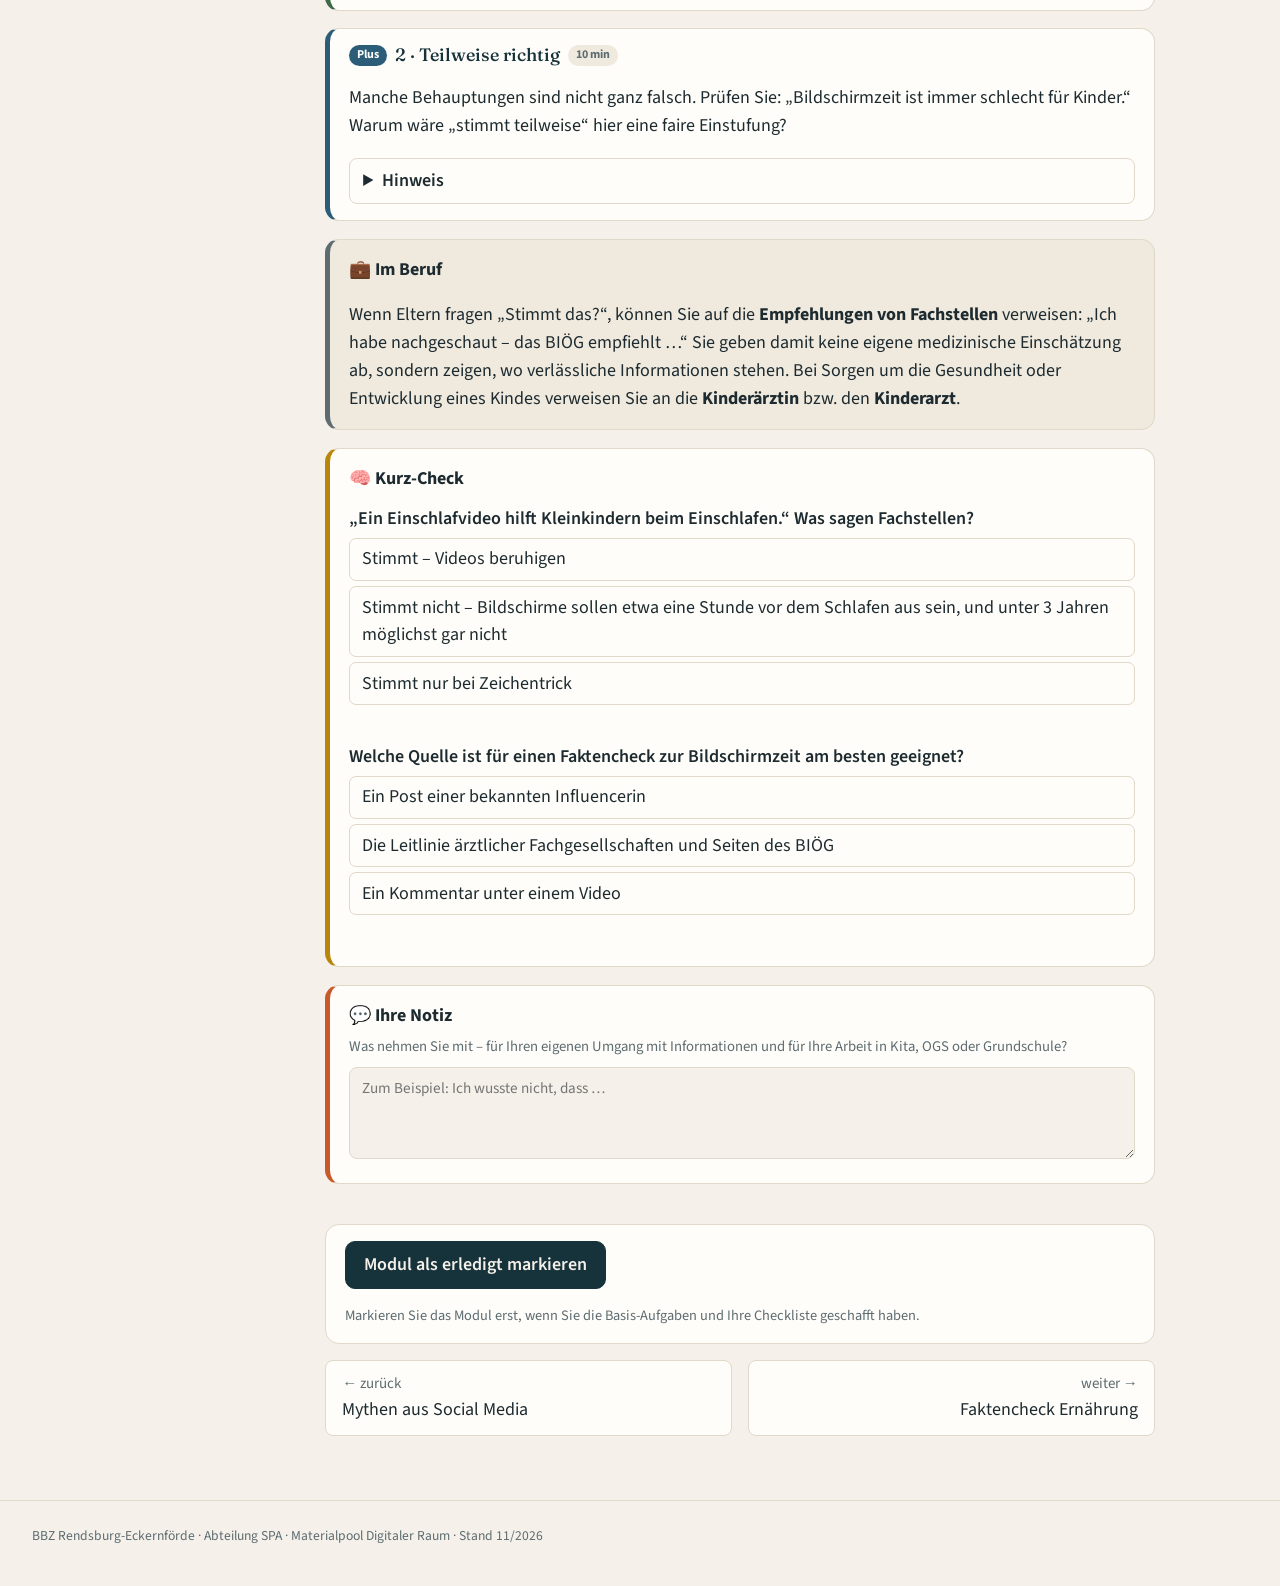
==== commit df7e8e33: "G1: pädagogischer Suchauftrag statt Gesundheitsfrage; Rollenklarheit in G1, B2, B3; alle Module frei" ====
--- a/docs/b2-faktencheck-bildschirmzeit-und-schlaf.html
+++ b/docs/b2-faktencheck-bildschirmzeit-und-schlaf.html
@@ -15,7 +15,7 @@
 <div class="layout">
 <nav id="sidebar" aria-label="Lernpfad"></nav>
 <main>
-<div class="box warn"><strong>geprüft – noch nicht freigegeben</strong> – dieses Modul ist noch nicht von der Lehrkraft freigegeben.</div><div class="box goals"><div class="box-title">🎯 Das können Sie nach diesem Modul</div><ul><li>Behauptungen zu Bildschirmzeit und Schlaf mit Fachquellen prüfen,</li><li>ein Ergebnis begründet einstufen – stimmt, stimmt teilweise, stimmt nicht,</li><li>ein Faktencheck-Protokoll führen.</li></ul></div><h2>1. Ein Faktencheck in fünf Schritten</h2>
+<div class="box goals"><div class="box-title">🎯 Das können Sie nach diesem Modul</div><ul><li>Behauptungen zu Bildschirmzeit und Schlaf mit Fachquellen prüfen,</li><li>ein Ergebnis begründet einstufen – stimmt, stimmt teilweise, stimmt nicht,</li><li>ein Faktencheck-Protokoll führen.</li></ul></div><h2>1. Ein Faktencheck in fünf Schritten</h2>
 <div class="schritte"><ol class="steps">
 <li><strong>Behauptung genau aufschreiben:</strong> Was wird behauptet – und von wem?</li>
 <li><strong>Passende Fachquelle suchen:</strong> Leitlinien, öffentliche Gesundheitsstellen (z. B. BIÖG, kindergesundheit-info.de), Fachgesellschaften.</li>
@@ -98,7 +98,7 @@
 </ol>
 </details></div><div class="box task plus"><div class="task-head"><span class="lvl plus">Plus</span><h3>2 · Teilweise richtig</h3><span class="lvl time">10 min</span></div><p>Manche Behauptungen sind nicht ganz falsch. Prüfen Sie: „Bildschirmzeit ist immer schlecht für Kinder.“ Warum wäre „stimmt teilweise“ hier eine faire Einstufung?</p>
 <details><summary>Hinweis</summary><p>Zu viel Bildschirmzeit ist ungünstig – aber begleitete, altersgerechte Nutzung (z. B. ein Video-Anruf mit der Oma, gemeinsam etwas nachschlagen) kann auch Chancen bieten. „Immer“ ist zu absolut.</p>
-</details></div><div class="box note"><div class="box-title">💼 Im Beruf</div><p>Wenn Eltern fragen „Stimmt das?“, können Sie mit einem kurzen Faktencheck antworten: „Ich habe nachgeschaut – die Fachleute empfehlen …“ Das wirkt fachlich und ohne erhobenen Zeigefinger.</p>
+</details></div><div class="box note"><div class="box-title">💼 Im Beruf</div><p>Wenn Eltern fragen „Stimmt das?“, können Sie auf die <strong>Empfehlungen von Fachstellen</strong> verweisen: „Ich habe nachgeschaut – das BIÖG empfiehlt …“ Sie geben damit keine eigene medizinische Einschätzung ab, sondern zeigen, wo verlässliche Informationen stehen. Bei Sorgen um die Gesundheit oder Entwicklung eines Kindes verweisen Sie an die <strong>Kinderärztin</strong> bzw. den <strong>Kinderarzt</strong>.</p>
 </div><div class="box quiz"><div class="box-title">🧠 Kurz-Check</div><div class="qa" data-right="2"><p class="q">„Ein Einschlafvideo hilft Kleinkindern beim Einschlafen.“ Was sagen Fachstellen?</p><ol><li>Stimmt – Videos beruhigen</li><li>Stimmt nicht – Bildschirme sollen etwa eine Stunde vor dem Schlafen aus sein, und unter 3 Jahren möglichst gar nicht</li><li>Stimmt nur bei Zeichentrick</li></ol><p class="fb" data-ok="Richtig. Das BIÖG empfiehlt, Bildschirme eine Stunde vor dem Schlafengehen auszuschalten. Unter 3 Jahren sollen Kinder möglichst gar keine Bildschirmmedien nutzen." data-no="Fachstellen empfehlen das Gegenteil: Bildschirme eine Stunde vor dem Schlafen aus – und unter 3 Jahren möglichst gar keine."></p></div><div class="qa" data-right="2"><p class="q">Welche Quelle ist für einen Faktencheck zur Bildschirmzeit am besten geeignet?</p><ol><li>Ein Post einer bekannten Influencerin</li><li>Die Leitlinie ärztlicher Fachgesellschaften und Seiten des BIÖG</li><li>Ein Kommentar unter einem Video</li></ol><p class="fb" data-ok="Genau. Leitlinien und öffentliche Gesundheitsstellen fassen den Forschungsstand zusammen." data-no="Für Fakten zur Gesundheit sind Fachgesellschaften und öffentliche Gesundheitsstellen die richtigen Quellen."></p></div></div>
 </main>
 </div>
